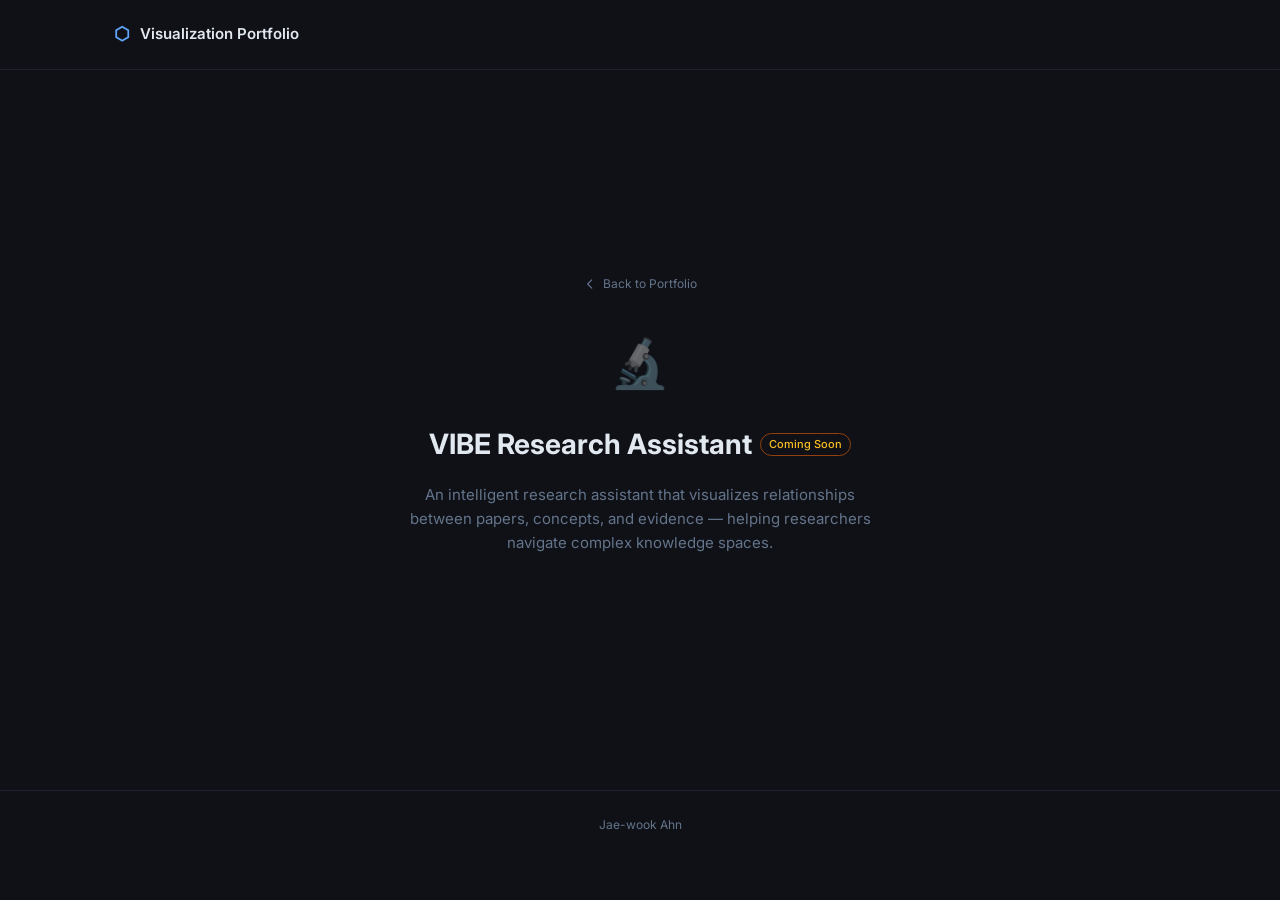
==== projects/vibe-research/index.html @ 56d5a801 "init Visual Dialog portfolio" ====
<!DOCTYPE html>
<html lang="en">
<head>
  <meta charset="UTF-8" />
  <meta name="viewport" content="width=device-width, initial-scale=1.0" />
  <title>VIBE Research Assistant — Visualization Portfolio</title>
  <link rel="preconnect" href="https://fonts.googleapis.com" />
  <link rel="preconnect" href="https://fonts.gstatic.com" crossorigin />
  <link href="https://fonts.googleapis.com/css2?family=Inter:wght@400;500;600;700&display=swap" rel="stylesheet" />
  <link rel="stylesheet" href="../../assets/css/style.css" />
</head>
<body>

<header class="site-header">
  <div class="container inner">
    <a href="../../" class="logo">
      <span class="logo-hex">⬡</span>
      Visualization Portfolio
    </a>
  </div>
</header>

<main class="container">
  <div class="coming-soon-page">
    <div class="coming-soon-inner">
      <a href="../../" class="back-link" style="justify-content:center;margin-bottom:32px;">
        <svg width="14" height="14" fill="none" stroke="currentColor" viewBox="0 0 24 24">
          <path stroke-linecap="round" stroke-linejoin="round" stroke-width="2" d="M15 19l-7-7 7-7"/>
        </svg>
        Back to Portfolio
      </a>
      <div class="coming-soon-icon">🔬</div>
      <div style="display:flex;align-items:center;justify-content:center;gap:8px;margin-bottom:16px;">
        <h1 class="coming-soon-title" style="margin-bottom:0;">VIBE Research Assistant</h1>
        <span class="badge badge-amber">Coming Soon</span>
      </div>
      <p class="coming-soon-desc">
        An intelligent research assistant that visualizes relationships between papers, concepts, and evidence — helping researchers navigate complex knowledge spaces.
      </p>
    </div>
  </div>
</main>

<footer class="site-footer">
  <div class="container">Jae-wook Ahn</div>
</footer>

</body>
</html>
---- assets/css/style.css ----
:root {
  --bg: #0f1117;
  --bg-card: #1a1f2e;
  --border: #1e2130;
  --border-hover: #2d3550;
  --text: #e2e8f0;
  --muted: #64748b;
  --blue: #60a5fa;
  --green: #4ade80;
  --cyan: #22d3ee;
}

* { box-sizing: border-box; margin: 0; padding: 0; }

body {
  background: var(--bg);
  color: var(--text);
  font-family: 'Inter', sans-serif;
  line-height: 1.6;
  min-height: 100vh;
}

a { color: inherit; text-decoration: none; }

.badge {
  display: inline-block;
  font-size: 11px;
  font-weight: 500;
  padding: 2px 8px;
  border-radius: 9999px;
  border: 1px solid var(--border-hover);
  color: var(--muted);
  background: transparent;
}

.badge-blue  { border-color: #1d4ed8; color: var(--blue); }
.badge-green { border-color: #166534; color: var(--green); }
.badge-amber { border-color: #92400e; color: #fbbf24; }

.btn {
  display: inline-flex;
  align-items: center;
  gap: 6px;
  font-size: 13px;
  font-weight: 500;
  padding: 8px 16px;
  border-radius: 8px;
  border: 1px solid var(--border-hover);
  color: var(--text);
  background: var(--bg-card);
  cursor: pointer;
  transition: border-color 0.15s, color 0.15s;
}
.btn:hover { border-color: var(--blue); color: var(--blue); }
.btn-primary {
  background: var(--blue);
  border-color: var(--blue);
  color: #0f1117;
}
.btn-primary:hover { background: #93c5fd; border-color: #93c5fd; color: #0f1117; }

/* Layout */
.container { max-width: 1100px; margin: 0 auto; padding: 0 24px; }

header.site-header {
  border-bottom: 1px solid var(--border);
  padding: 20px 0;
}
.site-header .inner {
  display: flex;
  align-items: center;
  justify-content: space-between;
}
.logo {
  display: flex;
  align-items: center;
  gap: 10px;
  font-size: 15px;
  font-weight: 600;
  color: var(--text);
}
.logo-hex { color: var(--blue); font-size: 18px; }
.logo-sub { font-size: 12px; font-weight: 400; color: var(--muted); margin-left: 2px; }

/* Landing cards */
.projects-grid {
  display: grid;
  grid-template-columns: repeat(3, 1fr);
  gap: 20px;
  padding: 48px 0 64px;
}
@media (max-width: 800px) {
  .projects-grid { grid-template-columns: 1fr; }
}

.project-card {
  background: var(--bg-card);
  border: 1px solid var(--border);
  border-radius: 12px;
  overflow: hidden;
  transition: border-color 0.15s, transform 0.15s;
  display: flex;
  flex-direction: column;
}
.project-card:hover { border-color: var(--border-hover); transform: translateY(-2px); }
.project-card.active:hover { border-color: var(--blue); }

.card-thumb {
  width: 100%;
  aspect-ratio: 16/9;
  background: #111827;
  display: flex;
  align-items: center;
  justify-content: center;
  color: var(--muted);
  font-size: 13px;
  border-bottom: 1px solid var(--border);
  overflow: hidden;
  position: relative;
}
.card-thumb-placeholder {
  display: flex;
  flex-direction: column;
  align-items: center;
  gap: 8px;
}
.card-thumb-icon { font-size: 28px; opacity: 0.3; }

.card-body {
  padding: 18px;
  flex: 1;
  display: flex;
  flex-direction: column;
  gap: 10px;
}
.card-title {
  font-size: 15px;
  font-weight: 600;
  color: var(--text);
}
.card-desc {
  font-size: 13px;
  color: var(--muted);
  line-height: 1.55;
  flex: 1;
}
.card-footer {
  display: flex;
  align-items: center;
  justify-content: space-between;
  margin-top: 4px;
}
.card-link {
  font-size: 12px;
  font-weight: 500;
  color: var(--blue);
  display: flex;
  align-items: center;
  gap: 4px;
  transition: gap 0.15s;
}
.project-card.active:hover .card-link { gap: 8px; }
.card-coming-soon {
  font-size: 12px;
  color: var(--muted);
  font-style: italic;
}

/* Project page */
.project-hero {
  padding: 56px 0 40px;
  border-bottom: 1px solid var(--border);
}
.back-link {
  display: inline-flex;
  align-items: center;
  gap: 6px;
  font-size: 12px;
  color: var(--muted);
  margin-bottom: 28px;
  transition: color 0.15s;
}
.back-link:hover { color: var(--text); }

.hero-title {
  font-size: 32px;
  font-weight: 700;
  letter-spacing: -0.5px;
  margin-bottom: 12px;
  line-height: 1.2;
}
.hero-title span { color: var(--blue); }

.hero-desc {
  font-size: 16px;
  color: var(--muted);
  max-width: 580px;
  margin-bottom: 20px;
}
.hero-tags {
  display: flex;
  flex-wrap: wrap;
  gap: 6px;
  margin-bottom: 24px;
}
.hero-actions { display: flex; gap: 10px; }

/* Sections */
.section { padding: 48px 0; border-bottom: 1px solid var(--border); }
.section:last-child { border-bottom: none; }
.section-label {
  font-size: 11px;
  font-weight: 600;
  letter-spacing: 0.1em;
  text-transform: uppercase;
  color: var(--blue);
  margin-bottom: 8px;
}
.section-title {
  font-size: 22px;
  font-weight: 600;
  margin-bottom: 8px;
}
.section-sub {
  font-size: 14px;
  color: var(--muted);
  margin-bottom: 32px;
}

/* Video */
.video-wrapper {
  position: relative;
  width: 100%;
  aspect-ratio: 16/9;
  background: #111827;
  border-radius: 12px;
  border: 1px solid var(--border);
  overflow: hidden;
}
.video-wrapper iframe {
  position: absolute;
  inset: 0;
  width: 100%;
  height: 100%;
  border: none;
}
.video-placeholder {
  position: absolute;
  inset: 0;
  display: flex;
  flex-direction: column;
  align-items: center;
  justify-content: center;
  gap: 12px;
  color: var(--muted);
}
.video-play-icon {
  width: 56px;
  height: 56px;
  border-radius: 50%;
  border: 2px solid var(--border-hover);
  display: flex;
  align-items: center;
  justify-content: center;
  font-size: 20px;
  color: var(--text);
}

/* Features grid */
.features-grid {
  display: grid;
  grid-template-columns: repeat(3, 1fr);
  gap: 16px;
}
@media (max-width: 700px) {
  .features-grid { grid-template-columns: 1fr; }
}
@media (min-width: 701px) and (max-width: 900px) {
  .features-grid { grid-template-columns: repeat(2, 1fr); }
}

.feature-card {
  background: var(--bg-card);
  border: 1px solid var(--border);
  border-radius: 10px;
  padding: 18px;
}
.feature-icon {
  font-size: 20px;
  margin-bottom: 10px;
}
.feature-title {
  font-size: 14px;
  font-weight: 600;
  margin-bottom: 6px;
}
.feature-desc {
  font-size: 13px;
  color: var(--muted);
  line-height: 1.55;
}

/* Screenshots */
.screenshots { display: flex; flex-direction: column; gap: 32px; }
.screenshot-item {}
.screenshot-placeholder {
  width: 100%;
  aspect-ratio: 16/9;
  background: #111827;
  border: 1px solid var(--border);
  border-radius: 10px;
  display: flex;
  align-items: center;
  justify-content: center;
  color: var(--muted);
  font-size: 13px;
  margin-bottom: 10px;
}
.screenshot-caption {
  font-size: 13px;
  color: var(--muted);
  text-align: center;
}

/* Tech stack */
.tech-badges { display: flex; flex-wrap: wrap; gap: 8px; }
.tech-badge {
  font-size: 12px;
  font-weight: 500;
  padding: 4px 12px;
  border-radius: 6px;
  background: var(--bg-card);
  border: 1px solid var(--border-hover);
  color: var(--text);
}

/* Coming soon page */
.coming-soon-page {
  min-height: 80vh;
  display: flex;
  align-items: center;
  justify-content: center;
}
.coming-soon-inner {
  text-align: center;
  max-width: 480px;
}
.coming-soon-icon {
  font-size: 48px;
  margin-bottom: 20px;
  opacity: 0.4;
}
.coming-soon-title {
  font-size: 28px;
  font-weight: 700;
  margin-bottom: 12px;
}
.coming-soon-desc {
  font-size: 15px;
  color: var(--muted);
  margin-bottom: 32px;
}

/* Footer */
.site-footer {
  border-top: 1px solid var(--border);
  padding: 24px 0;
  text-align: center;
  font-size: 12px;
  color: var(--muted);
}
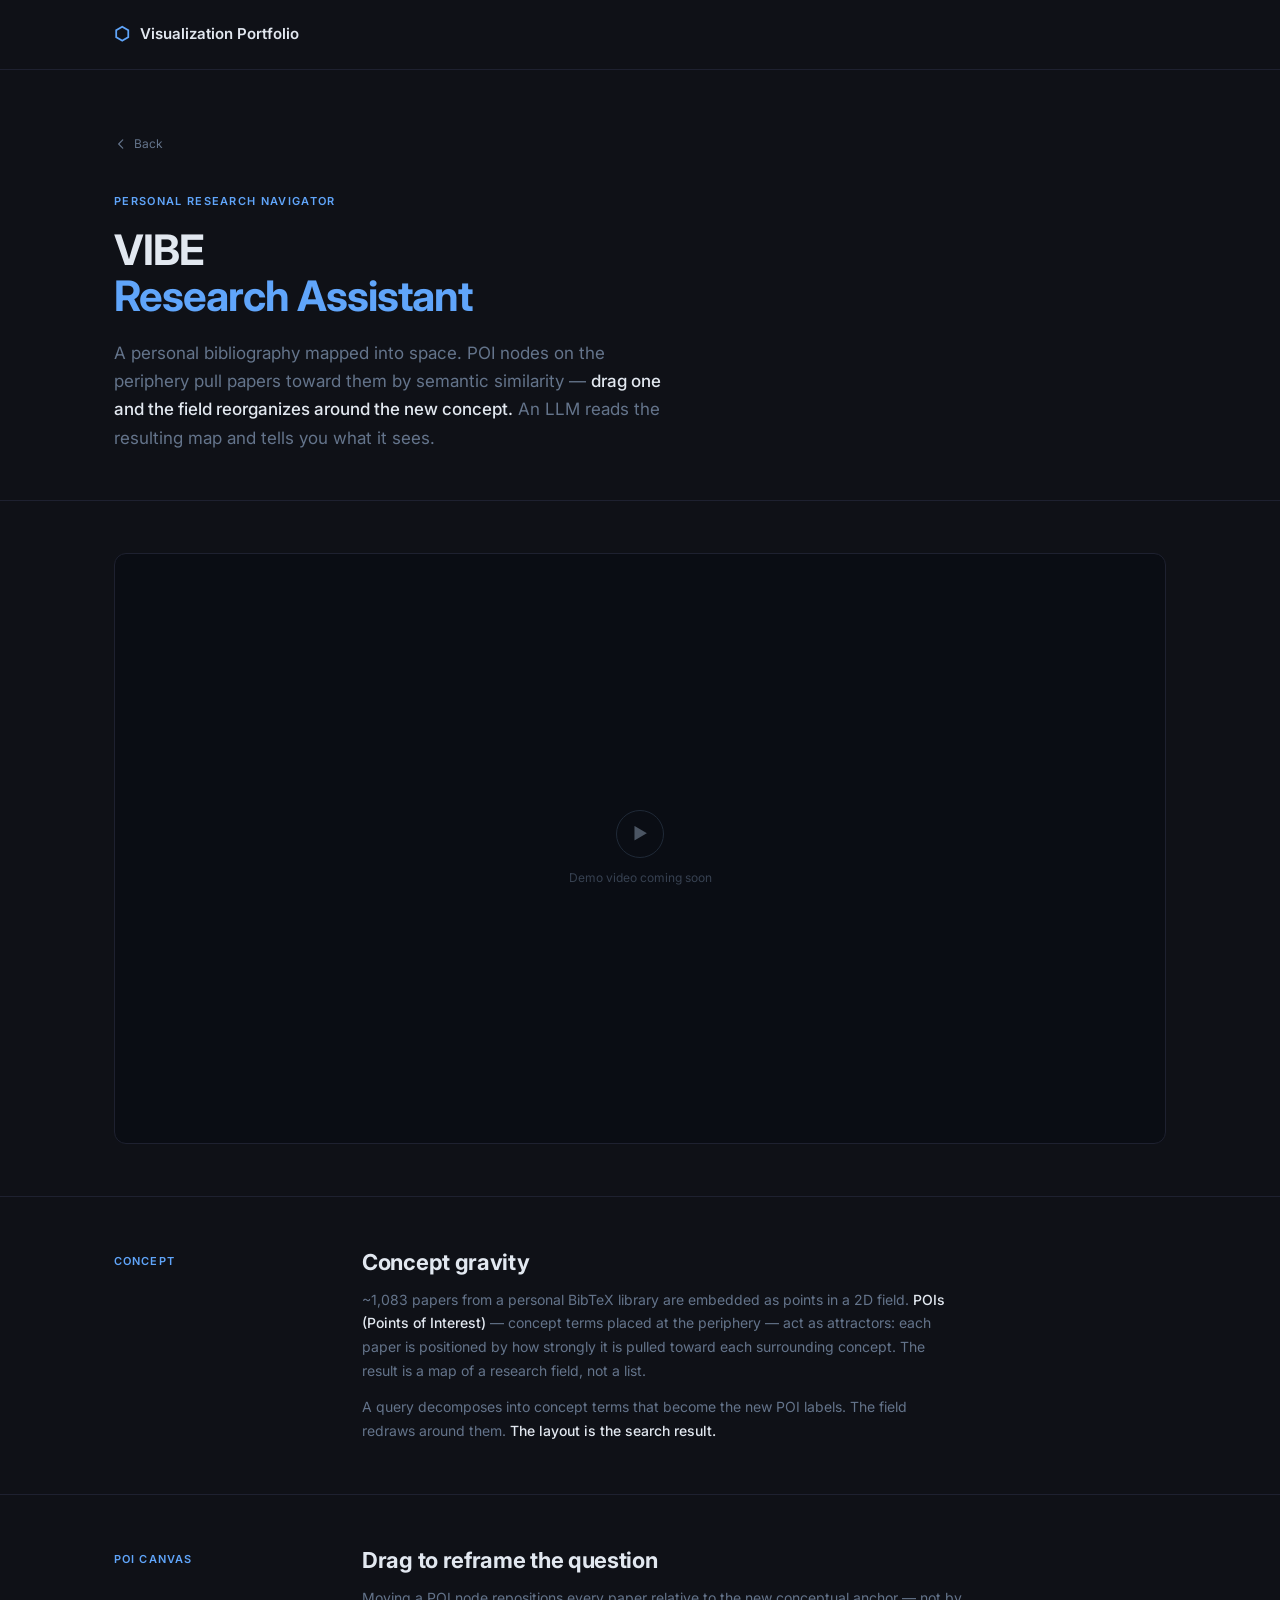
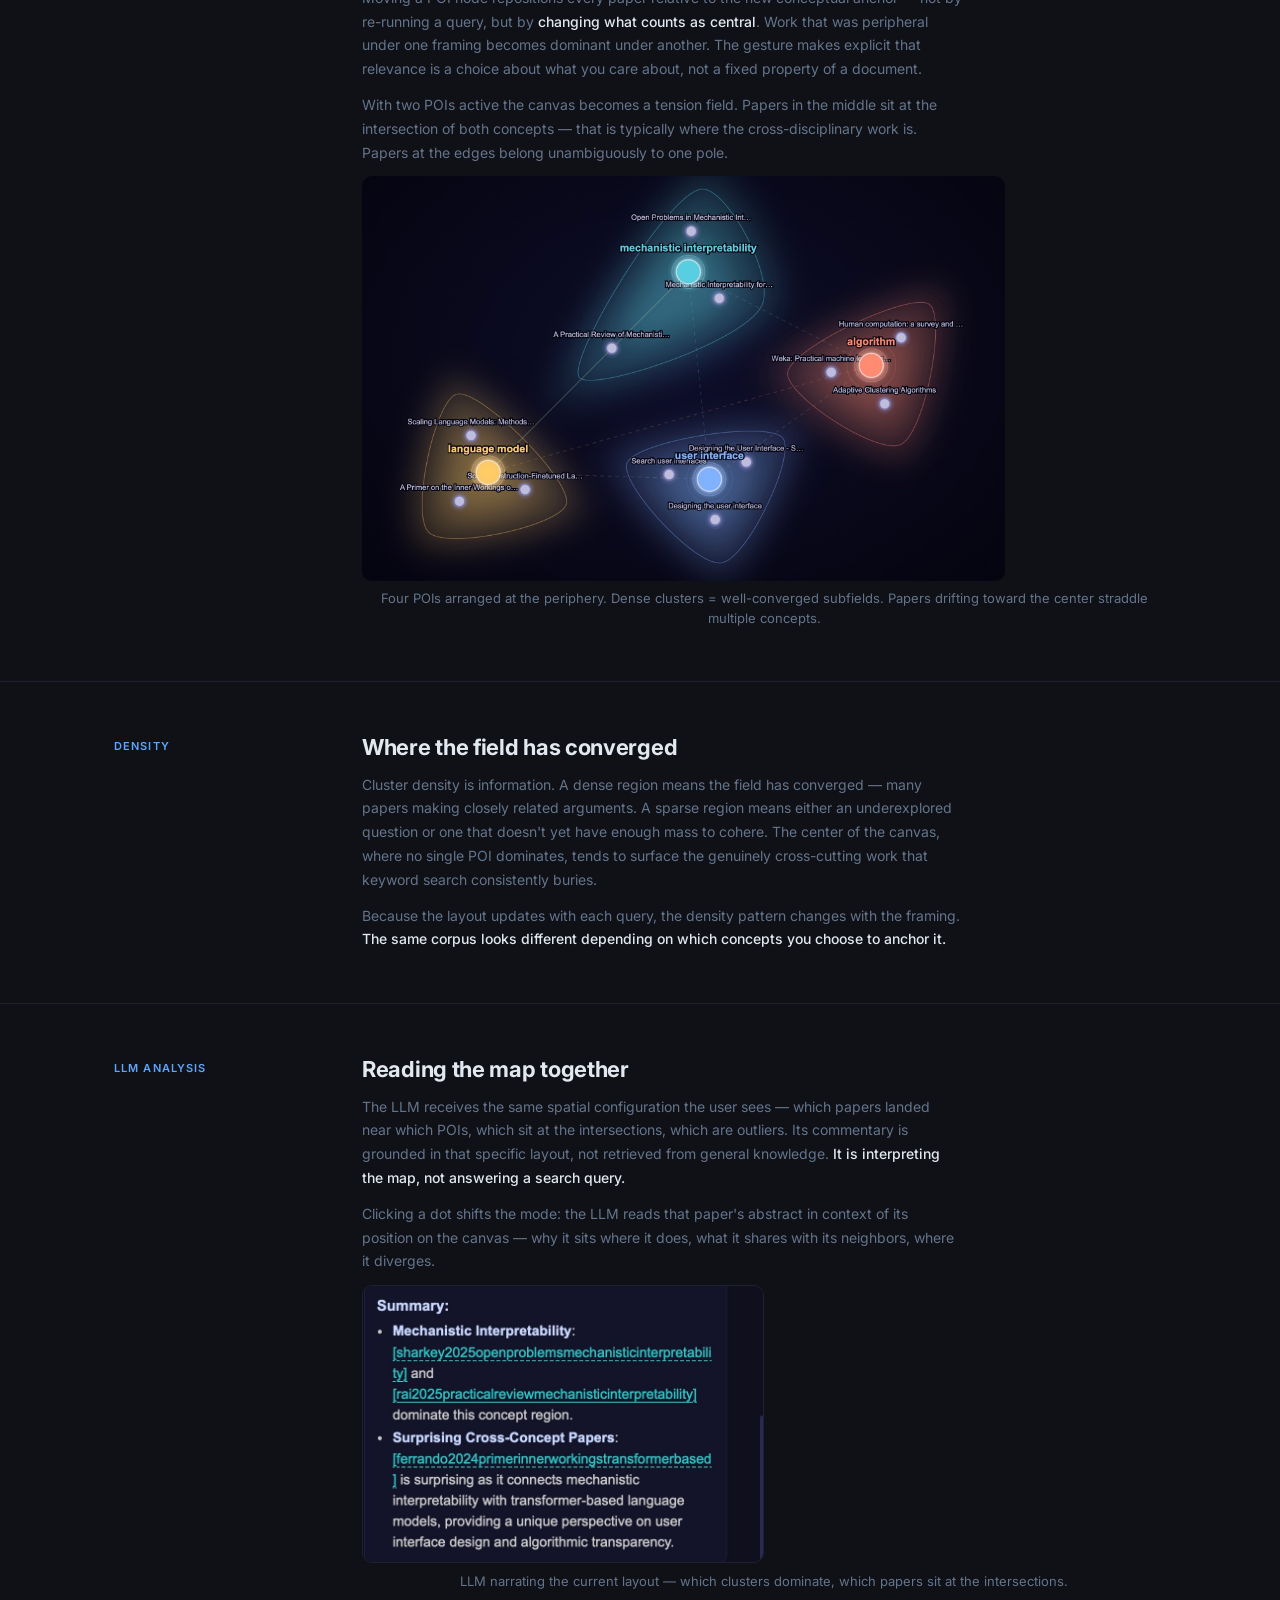
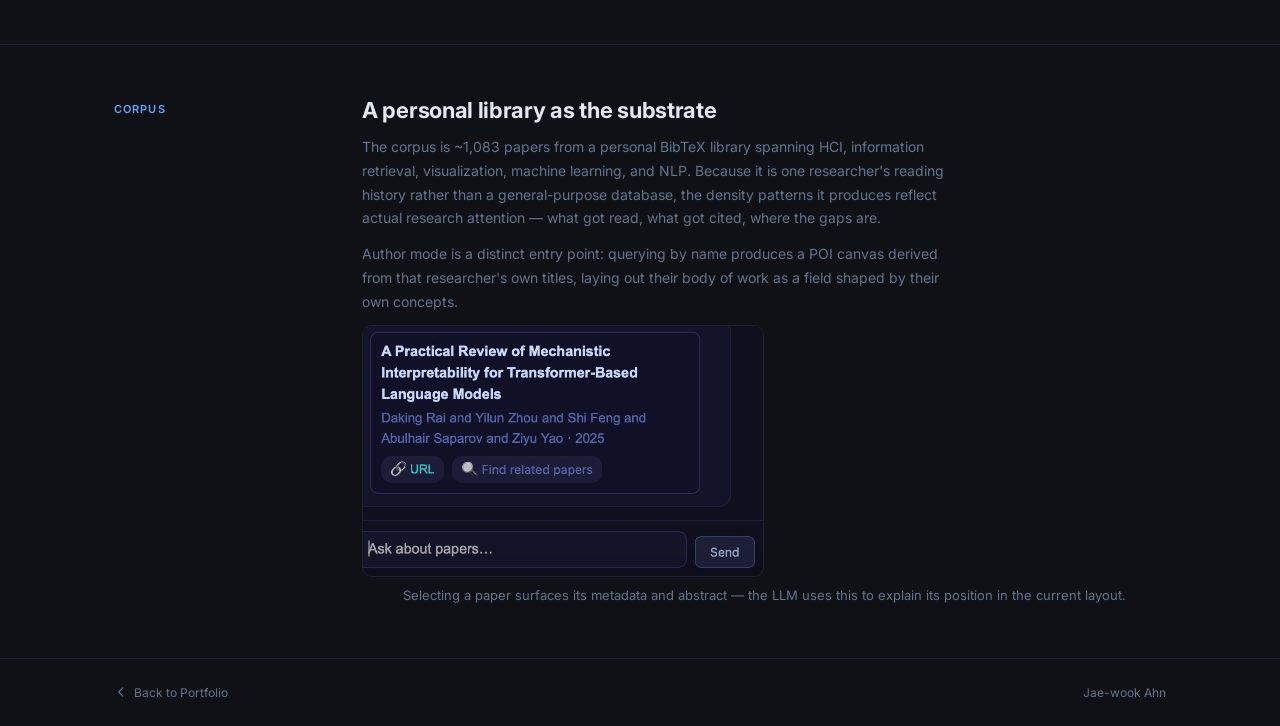
==== commit 90b96c2b: "add VIBE Research Assistant portfolio page Co-Authored-By: Claude Sonnet 4.6 <noreply@anthropic.com>" ====
--- a/projects/vibe-research/index.html
+++ b/projects/vibe-research/index.html
@@ -8,6 +8,261 @@
   <link rel="preconnect" href="https://fonts.gstatic.com" crossorigin />
   <link href="https://fonts.googleapis.com/css2?family=Inter:wght@400;500;600;700&display=swap" rel="stylesheet" />
   <link rel="stylesheet" href="../../assets/css/style.css" />
+  <style>
+    body { font-size: 15px; }
+
+    .project-hero { padding: 64px 0 48px; border-bottom: 1px solid var(--border); }
+    .back-link { margin-bottom: 40px; }
+
+    .hero-eyebrow {
+      font-size: 11px;
+      font-weight: 600;
+      letter-spacing: 0.12em;
+      text-transform: uppercase;
+      color: var(--blue);
+      margin-bottom: 16px;
+    }
+    .hero-title {
+      font-size: 42px;
+      font-weight: 700;
+      letter-spacing: -1px;
+      line-height: 1.1;
+      margin-bottom: 20px;
+    }
+    .hero-title em { font-style: normal; color: var(--blue); }
+    .hero-lede {
+      font-size: 17px;
+      line-height: 1.65;
+      color: var(--muted);
+      max-width: 560px;
+    }
+    .hero-lede strong { color: var(--text); font-weight: 500; }
+
+    /* Two-column editorial layout */
+    .editorial {
+      display: grid;
+      grid-template-columns: 200px 1fr;
+      gap: 0 48px;
+      align-items: start;
+    }
+    @media (max-width: 680px) {
+      .editorial { grid-template-columns: 1fr; }
+    }
+    .editorial-label {
+      font-size: 11px;
+      font-weight: 600;
+      letter-spacing: 0.1em;
+      text-transform: uppercase;
+      color: var(--blue);
+      padding-top: 4px;
+      position: sticky;
+      top: 24px;
+    }
+    .editorial-body h2 {
+      font-size: 22px;
+      font-weight: 700;
+      letter-spacing: -0.3px;
+      margin-bottom: 12px;
+      line-height: 1.2;
+    }
+    .editorial-body p {
+      font-size: 14px;
+      color: var(--muted);
+      line-height: 1.7;
+      max-width: 600px;
+      margin-bottom: 12px;
+    }
+    .editorial-body p:last-child { margin-bottom: 0; }
+    .editorial-body strong { color: var(--text); font-weight: 500; }
+
+    .section { padding: 52px 0; border-bottom: 1px solid var(--border); }
+    .section:last-child { border-bottom: none; }
+
+    /* Video */
+    .video-wrapper {
+      position: relative;
+      width: 100%;
+      aspect-ratio: 16/9;
+      background: #0a0d14;
+      border-radius: 12px;
+      border: 1px solid var(--border);
+      overflow: hidden;
+    }
+    .video-wrapper iframe { position: absolute; inset: 0; width: 100%; height: 100%; border: none; }
+    .video-placeholder {
+      position: absolute; inset: 0;
+      display: flex; flex-direction: column;
+      align-items: center; justify-content: center; gap: 10px;
+      color: #374151;
+    }
+    .video-play {
+      width: 48px; height: 48px; border-radius: 50%;
+      border: 1px solid #1f2937;
+      display: flex; align-items: center; justify-content: center;
+      font-size: 16px; color: #4b5563;
+    }
+
+    /* ── VIBE Canvas mock ────────────────────────────────────────────── */
+    .vibe-mock {
+      margin-top: 24px;
+      width: 100%;
+      aspect-ratio: 16/9;
+      background: #080c14;
+      border: 1px solid var(--border);
+      border-radius: 10px;
+      position: relative;
+      overflow: hidden;
+    }
+    .vibe-mock::before {
+      content: '';
+      position: absolute;
+      inset: 0;
+      background: radial-gradient(ellipse 55% 45% at 50% 50%,
+        rgba(96,165,250,0.04) 0%, transparent 70%);
+      pointer-events: none;
+    }
+
+    /* POI labels */
+    .poi {
+      position: absolute;
+      font-size: 10px;
+      font-weight: 600;
+      letter-spacing: 0.07em;
+      text-transform: uppercase;
+      color: var(--blue);
+      background: rgba(15,17,23,0.85);
+      border: 1px solid rgba(96,165,250,0.35);
+      border-radius: 20px;
+      padding: 3px 10px;
+      white-space: nowrap;
+      cursor: grab;
+    }
+    .poi::after {
+      content: '⠿';
+      font-size: 9px;
+      color: rgba(96,165,250,0.4);
+      margin-left: 5px;
+    }
+
+    /* Gravity lines */
+    .vibe-lines {
+      position: absolute;
+      inset: 0;
+      pointer-events: none;
+    }
+
+    /* Paper dots */
+    .dot {
+      position: absolute;
+      border-radius: 50%;
+      transform: translate(-50%, -50%);
+      cursor: pointer;
+    }
+    .dot.active {
+      box-shadow: 0 0 0 3px rgba(96,165,250,0.25);
+    }
+
+    /* Tooltip */
+    .detail-chip {
+      position: absolute;
+      bottom: 14px;
+      left: 50%;
+      transform: translateX(-50%);
+      background: rgba(26,31,46,0.95);
+      border: 1px solid rgba(96,165,250,0.3);
+      border-radius: 8px;
+      padding: 8px 14px;
+      font-size: 10px;
+      color: var(--muted);
+      white-space: nowrap;
+      max-width: 80%;
+    }
+    .detail-chip span { color: var(--blue); font-weight: 600; }
+
+    /* ── Pipeline ────────────────────────────────────────────────────── */
+    .pipeline {
+      display: flex;
+      align-items: center;
+      flex-wrap: wrap;
+      gap: 6px;
+      margin-top: 20px;
+    }
+    .pipeline-node {
+      font-size: 12px;
+      font-weight: 500;
+      padding: 5px 12px;
+      border: 1px solid var(--border);
+      border-radius: 20px;
+      color: var(--text);
+      background: var(--bg-card);
+    }
+    .pipeline-node.active {
+      border-color: rgba(96,165,250,0.4);
+      color: var(--blue);
+    }
+    .pipeline-sep { color: var(--border-hover); font-size: 13px; }
+
+    /* ── LLM analysis mock ───────────────────────────────────────────── */
+    .analysis-mock {
+      margin-top: 24px;
+      background: #0d1117;
+      border: 1px solid var(--border);
+      border-radius: 10px;
+      overflow: hidden;
+    }
+    .analysis-header {
+      padding: 10px 16px;
+      border-bottom: 1px solid var(--border);
+      display: flex;
+      align-items: center;
+      gap: 8px;
+    }
+    .analysis-dot { width: 7px; height: 7px; border-radius: 50%; background: var(--green); }
+    .analysis-label { font-size: 10px; font-weight: 600; letter-spacing: 0.08em; text-transform: uppercase; color: var(--green); }
+    .analysis-query { font-size: 10px; color: var(--muted); margin-left: auto; }
+    .analysis-body { padding: 14px 16px; font-size: 12px; color: var(--muted); line-height: 1.7; }
+    .analysis-body strong { color: var(--text); font-weight: 500; }
+    .analysis-body .tag {
+      display: inline-block;
+      font-size: 10px;
+      font-weight: 600;
+      padding: 1px 7px;
+      border-radius: 10px;
+      border: 1px solid rgba(96,165,250,0.3);
+      color: var(--blue);
+      margin: 0 2px;
+    }
+    .analysis-cursor {
+      display: inline-block;
+      width: 1px;
+      height: 11px;
+      background: var(--blue);
+      vertical-align: middle;
+      animation: blink 1s step-end infinite;
+    }
+    @keyframes blink { 50% { opacity: 0; } }
+
+    /* ── Feature grid ────────────────────────────────────────────────── */
+    .feat-grid {
+      display: grid;
+      grid-template-columns: repeat(2, 1fr);
+      gap: 12px;
+      margin-top: 20px;
+    }
+    @media (max-width: 500px) { .feat-grid { grid-template-columns: 1fr; } }
+    .feat-item { border-top: 1px solid var(--border); padding-top: 12px; }
+    .feat-name {
+      font-size: 11px;
+      font-weight: 600;
+      letter-spacing: 0.06em;
+      text-transform: uppercase;
+      color: var(--green);
+      margin-bottom: 4px;
+    }
+    .feat-desc { font-size: 12px; color: var(--muted); line-height: 1.55; }
+
+    .site-footer { border-top: 1px solid var(--border); padding: 24px 0; }
+  </style>
 </head>
 <body>
 
@@ -20,29 +275,138 @@
   </div>
 </header>
 
-<main class="container">
-  <div class="coming-soon-page">
-    <div class="coming-soon-inner">
-      <a href="../../" class="back-link" style="justify-content:center;margin-bottom:32px;">
+<main>
+
+  <!-- Hero -->
+  <div class="project-hero">
+    <div class="container">
+      <a href="../../" class="back-link">
         <svg width="14" height="14" fill="none" stroke="currentColor" viewBox="0 0 24 24">
           <path stroke-linecap="round" stroke-linejoin="round" stroke-width="2" d="M15 19l-7-7 7-7"/>
         </svg>
-        Back to Portfolio
+        Back
       </a>
-      <div class="coming-soon-icon">🔬</div>
-      <div style="display:flex;align-items:center;justify-content:center;gap:8px;margin-bottom:16px;">
-        <h1 class="coming-soon-title" style="margin-bottom:0;">VIBE Research Assistant</h1>
-        <span class="badge badge-amber">Coming Soon</span>
-      </div>
-      <p class="coming-soon-desc">
-        An intelligent research assistant that visualizes relationships between papers, concepts, and evidence — helping researchers navigate complex knowledge spaces.
+      <div class="hero-eyebrow">Personal Research Navigator</div>
+      <h1 class="hero-title">VIBE<br><em>Research Assistant</em></h1>
+      <p class="hero-lede">
+        A personal bibliography mapped into space. POI nodes on the periphery pull papers toward them by semantic similarity — <strong>drag one and the field reorganizes around the new concept.</strong> An LLM reads the resulting map and tells you what it sees.
       </p>
     </div>
   </div>
+
+  <!-- Demo -->
+  <div class="section">
+    <div class="container">
+      <div class="video-wrapper">
+        <!-- <iframe src="https://www.youtube.com/embed/VIDEO_ID" allowfullscreen></iframe> -->
+        <div class="video-placeholder">
+          <div class="video-play">▶</div>
+          <span style="font-size:12px;">Demo video coming soon</span>
+        </div>
+      </div>
+    </div>
+  </div>
+
+  <!-- Concept -->
+  <div class="section">
+    <div class="container">
+      <div class="editorial">
+        <div class="editorial-label">Concept</div>
+        <div class="editorial-body">
+          <h2>Concept gravity</h2>
+          <p>~1,083 papers from a personal BibTeX library are embedded as points in a 2D field. <strong>POIs (Points of Interest)</strong> — concept terms placed at the periphery — act as attractors: each paper is positioned by how strongly it is pulled toward each surrounding concept. The result is a map of a research field, not a list.</p>
+          <p>A query decomposes into concept terms that become the new POI labels. The field redraws around them. <strong>The layout is the search result.</strong></p>
+        </div>
+      </div>
+    </div>
+  </div>
+
+  <!-- POI Canvas -->
+  <div class="section">
+    <div class="container">
+      <div class="editorial">
+        <div class="editorial-label">POI Canvas</div>
+        <div class="editorial-body">
+          <h2>Drag to reframe the question</h2>
+          <p>Moving a POI node repositions every paper relative to the new conceptual anchor — not by re-running a query, but by <strong>changing what counts as central</strong>. Work that was peripheral under one framing becomes dominant under another. The gesture makes explicit that relevance is a choice about what you care about, not a fixed property of a document.</p>
+          <p>With two POIs active the canvas becomes a tension field. Papers in the middle sit at the intersection of both concepts — that is typically where the cross-disciplinary work is. Papers at the edges belong unambiguously to one pole.</p>
+          <div class="screenshot-block">
+            <!-- <div class="screenshot-placeholder"> -->
+              <img src="../../assets/img/vibe-pois.jpg" style="width:80%;height:100%;object-fit:cover;border-radius:10px;">
+            <!-- </div> -->
+            <div class="screenshot-caption">Four POIs arranged at the periphery. Dense clusters = well-converged subfields. Papers drifting toward the center straddle multiple concepts.</div>
+          </div>
+        </div>
+      </div>
+    </div>
+  </div>
+
+  <!-- Density -->
+  <div class="section">
+    <div class="container">
+      <div class="editorial">
+        <div class="editorial-label">Density</div>
+        <div class="editorial-body">
+          <h2>Where the field has converged</h2>
+          <p>Cluster density is information. A dense region means the field has converged — many papers making closely related arguments. A sparse region means either an underexplored question or one that doesn't yet have enough mass to cohere. The center of the canvas, where no single POI dominates, tends to surface the genuinely cross-cutting work that keyword search consistently buries.</p>
+          <p>Because the layout updates with each query, the density pattern changes with the framing. <strong>The same corpus looks different depending on which concepts you choose to anchor it.</strong></p>
+        </div>
+      </div>
+    </div>
+  </div>
+
+  <!-- LLM Analysis -->
+  <div class="section">
+    <div class="container">
+      <div class="editorial">
+        <div class="editorial-label">LLM Analysis</div>
+        <div class="editorial-body">
+          <h2>Reading the map together</h2>
+          <p>The LLM receives the same spatial configuration the user sees — which papers landed near which POIs, which sit at the intersections, which are outliers. Its commentary is grounded in that specific layout, not retrieved from general knowledge. <strong>It is interpreting the map, not answering a search query.</strong></p>
+          <p>Clicking a dot shifts the mode: the LLM reads that paper's abstract in context of its position on the canvas — why it sits where it does, what it shares with its neighbors, where it diverges.</p>
+
+
+          <div class="screenshot-block">
+            <img src="../../assets/img/vibe-chat.jpg" style="width:50%;height:auto;display:block;border-radius:10px;border:1px solid var(--border);">
+            <div class="screenshot-caption" style="margin-top:8px;">LLM narrating the current layout — which clusters dominate, which papers sit at the intersections.</div>
+          </div>
+
+        </div>
+      </div>
+    </div>
+  </div>
+
+  <!-- Corpus -->
+  <div class="section">
+    <div class="container">
+      <div class="editorial">
+        <div class="editorial-label">Corpus</div>
+        <div class="editorial-body">
+          <h2>A personal library as the substrate</h2>
+          <p>The corpus is ~1,083 papers from a personal BibTeX library spanning HCI, information retrieval, visualization, machine learning, and NLP. Because it is one researcher's reading history rather than a general-purpose database, the density patterns it produces reflect actual research attention — what got read, what got cited, where the gaps are.</p>
+          <p>Author mode is a distinct entry point: querying by name produces a POI canvas derived from that researcher's own titles, laying out their body of work as a field shaped by their own concepts.</p>
+
+          <div class="screenshot-block">
+            <img src="../../assets/img/vibe-docinfo.jpg" style="width:50%;height:auto;display:block;border-radius:10px;border:1px solid var(--border);">
+            <div class="screenshot-caption" style="margin-top:8px;">Selecting a paper surfaces its metadata and abstract — the LLM uses this to explain its position in the current layout.</div>
+          </div>
+        </div>
+      </div>
+    </div>
+  </div>
+
 </main>
 
 <footer class="site-footer">
-  <div class="container">Jae-wook Ahn</div>
+  <div class="container" style="display:flex;align-items:center;justify-content:space-between;">
+    <a href="../../" class="back-link" style="margin-bottom:0;">
+      <svg width="14" height="14" fill="none" stroke="currentColor" viewBox="0 0 24 24">
+        <path stroke-linecap="round" stroke-linejoin="round" stroke-width="2" d="M15 19l-7-7 7-7"/>
+      </svg>
+      Back to Portfolio
+    </a>
+    <span style="font-size:12px;color:var(--muted);">Jae-wook Ahn</span>
+  </div>
 </footer>
 
 </body>
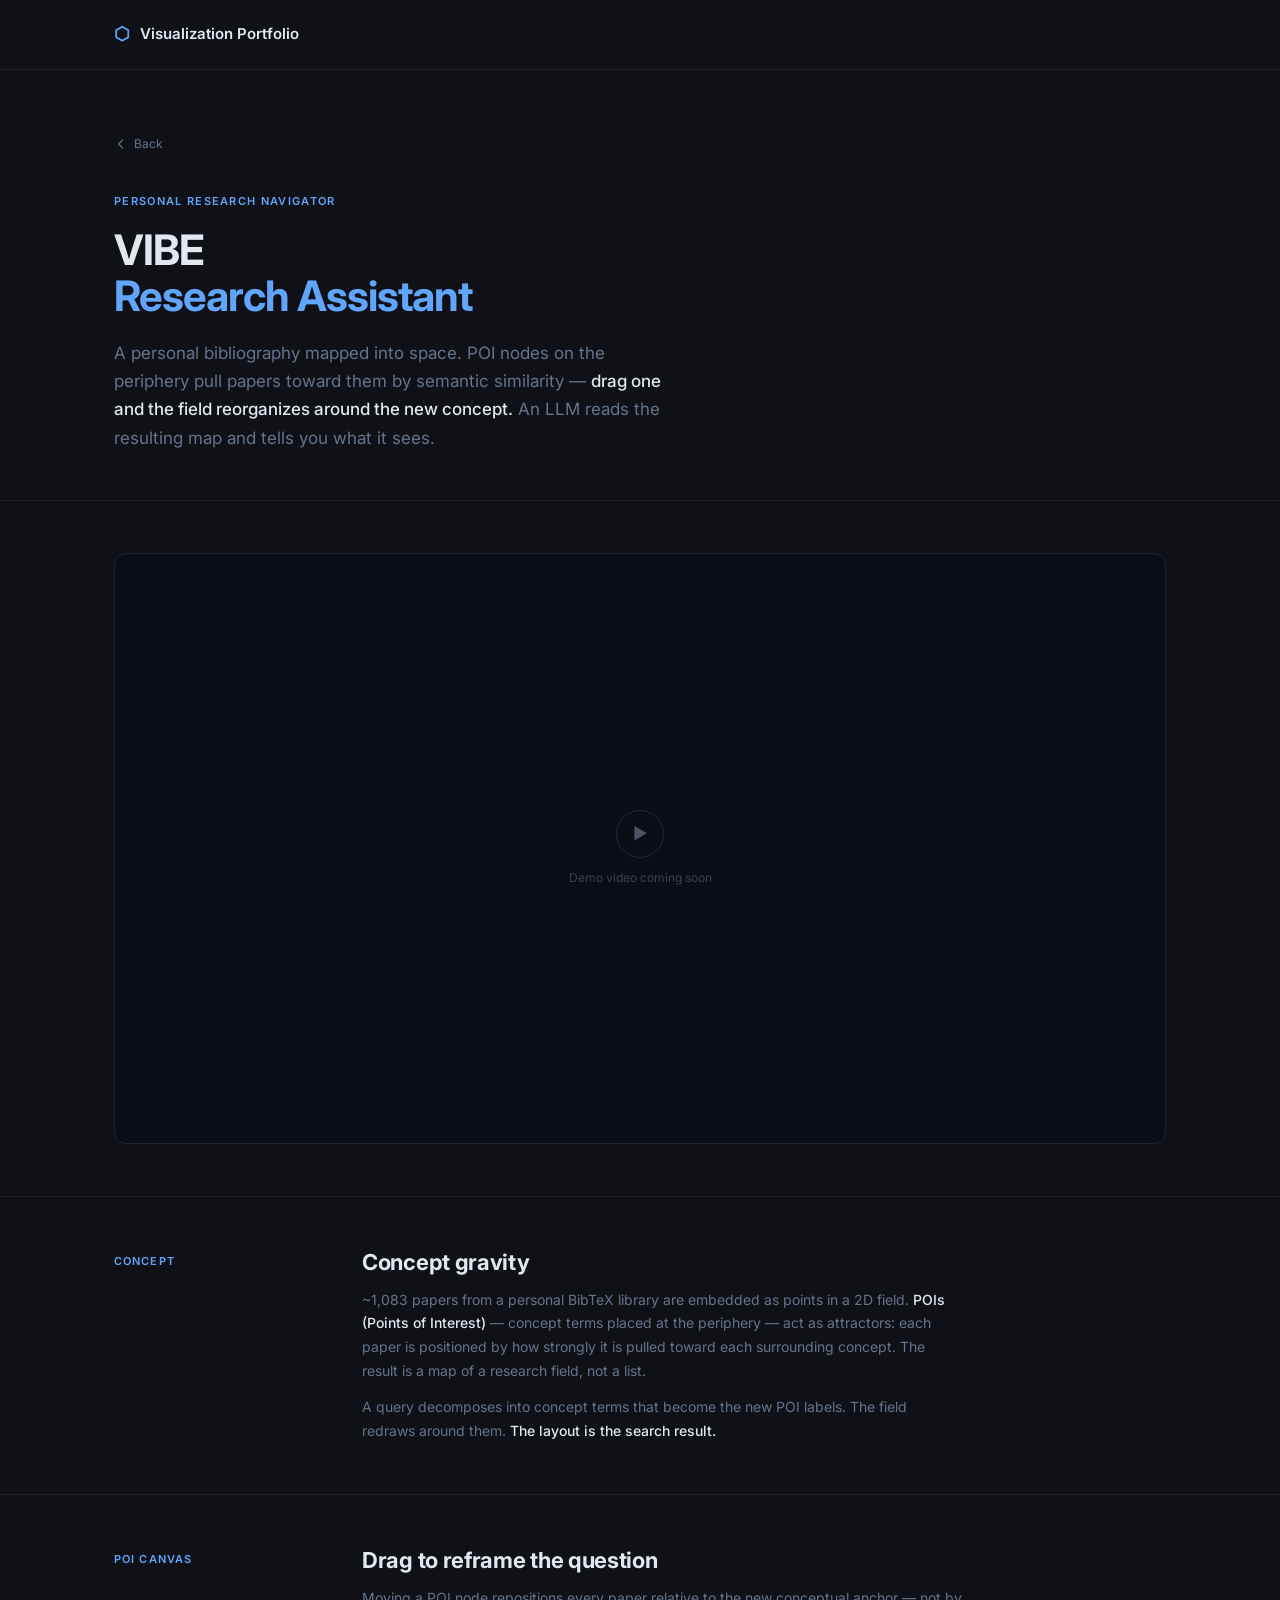
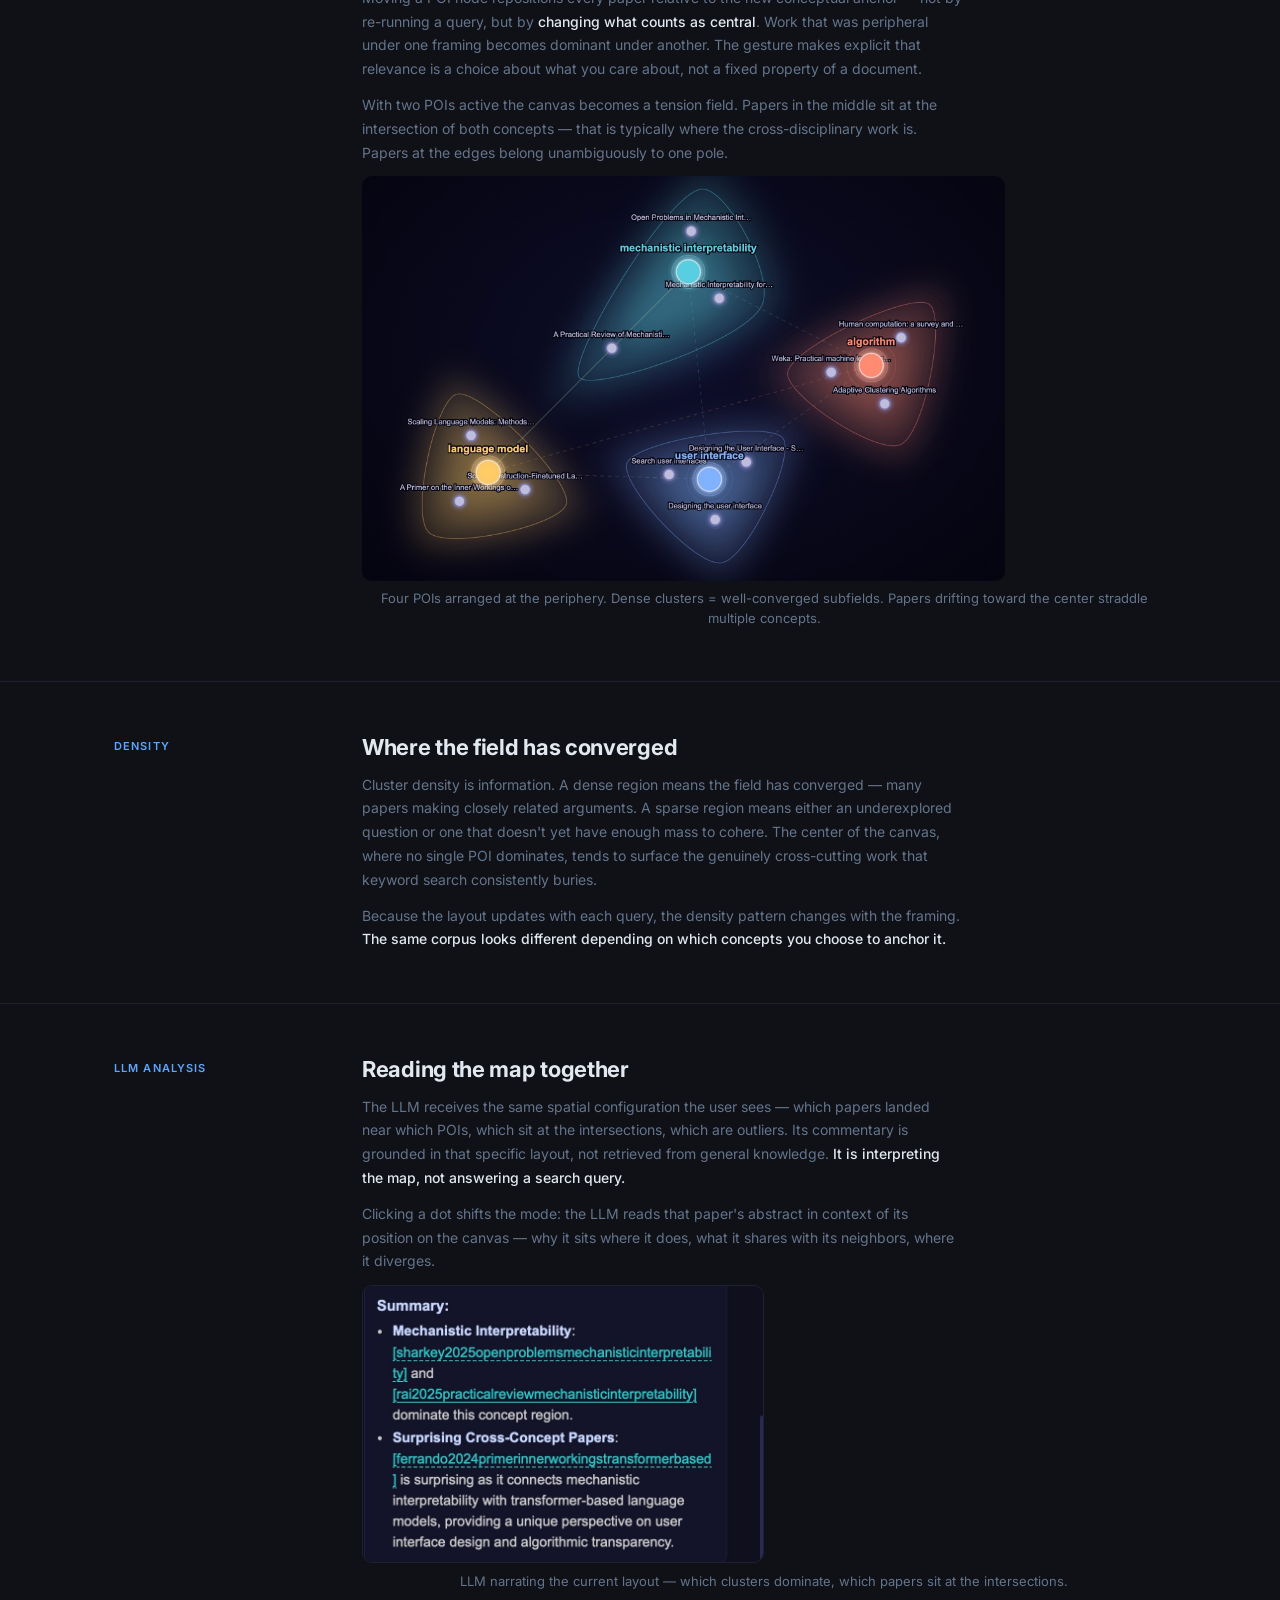
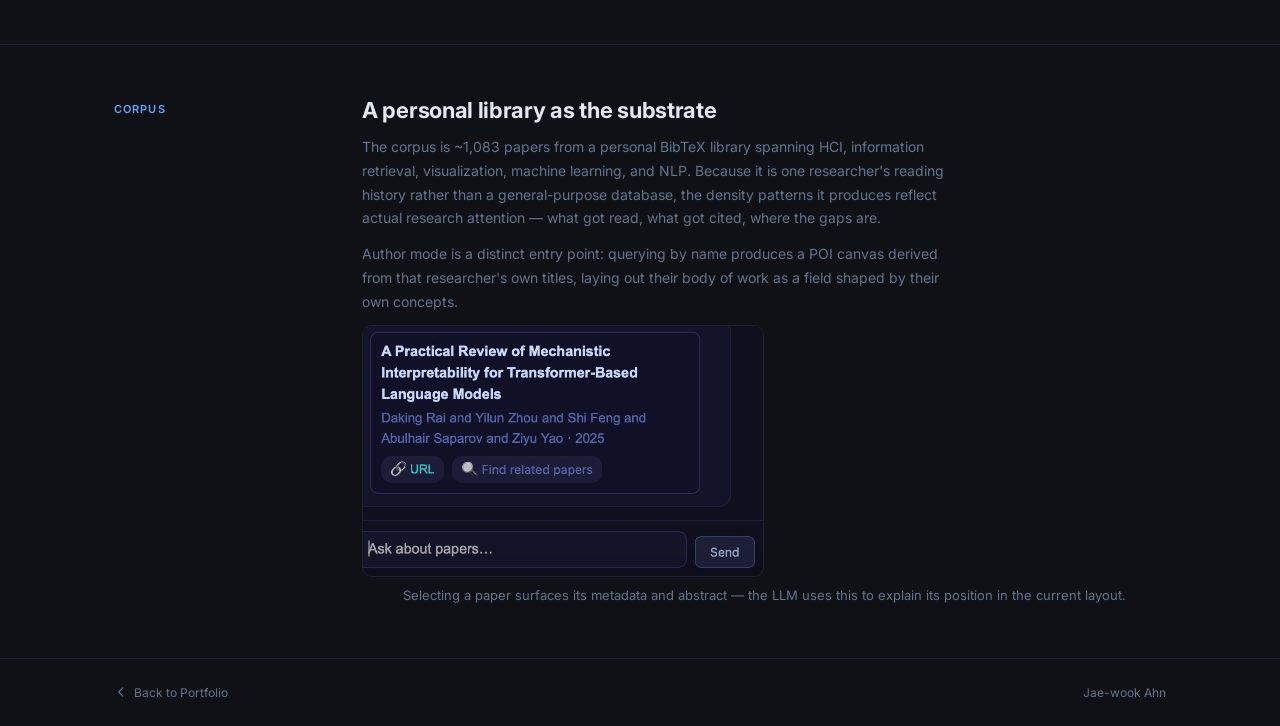
==== commit 8d142a99: "update projects" ====
--- a/projects/vibe-research/index.html
+++ b/projects/vibe-research/index.html
@@ -298,7 +298,7 @@
   <div class="section">
     <div class="container">
       <div class="video-wrapper">
-        <!-- <iframe src="https://www.youtube.com/embed/VIDEO_ID" allowfullscreen></iframe> -->
+        <iframe src="https://www.youtube.com/embed/9V27Gqbjiec" allowfullscreen></iframe>
         <div class="video-placeholder">
           <div class="video-play">▶</div>
           <span style="font-size:12px;">Demo video coming soon</span>
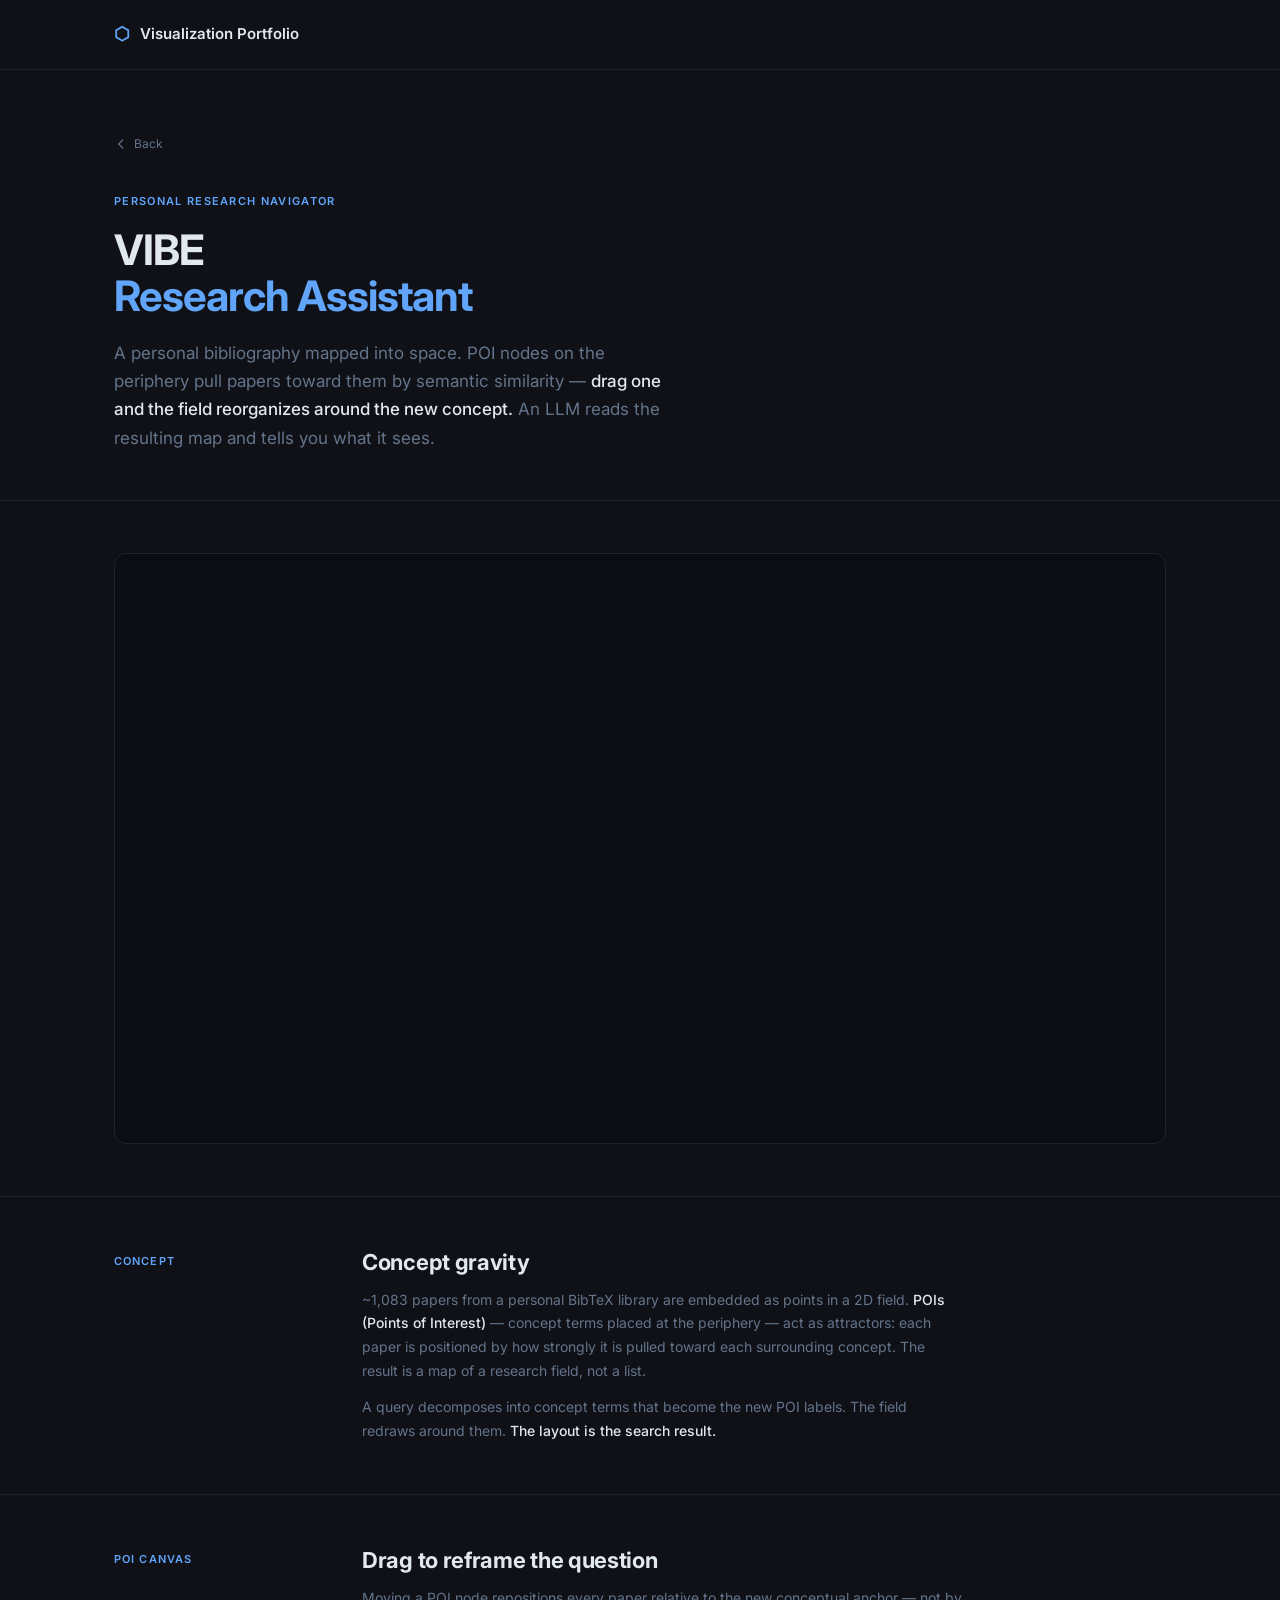
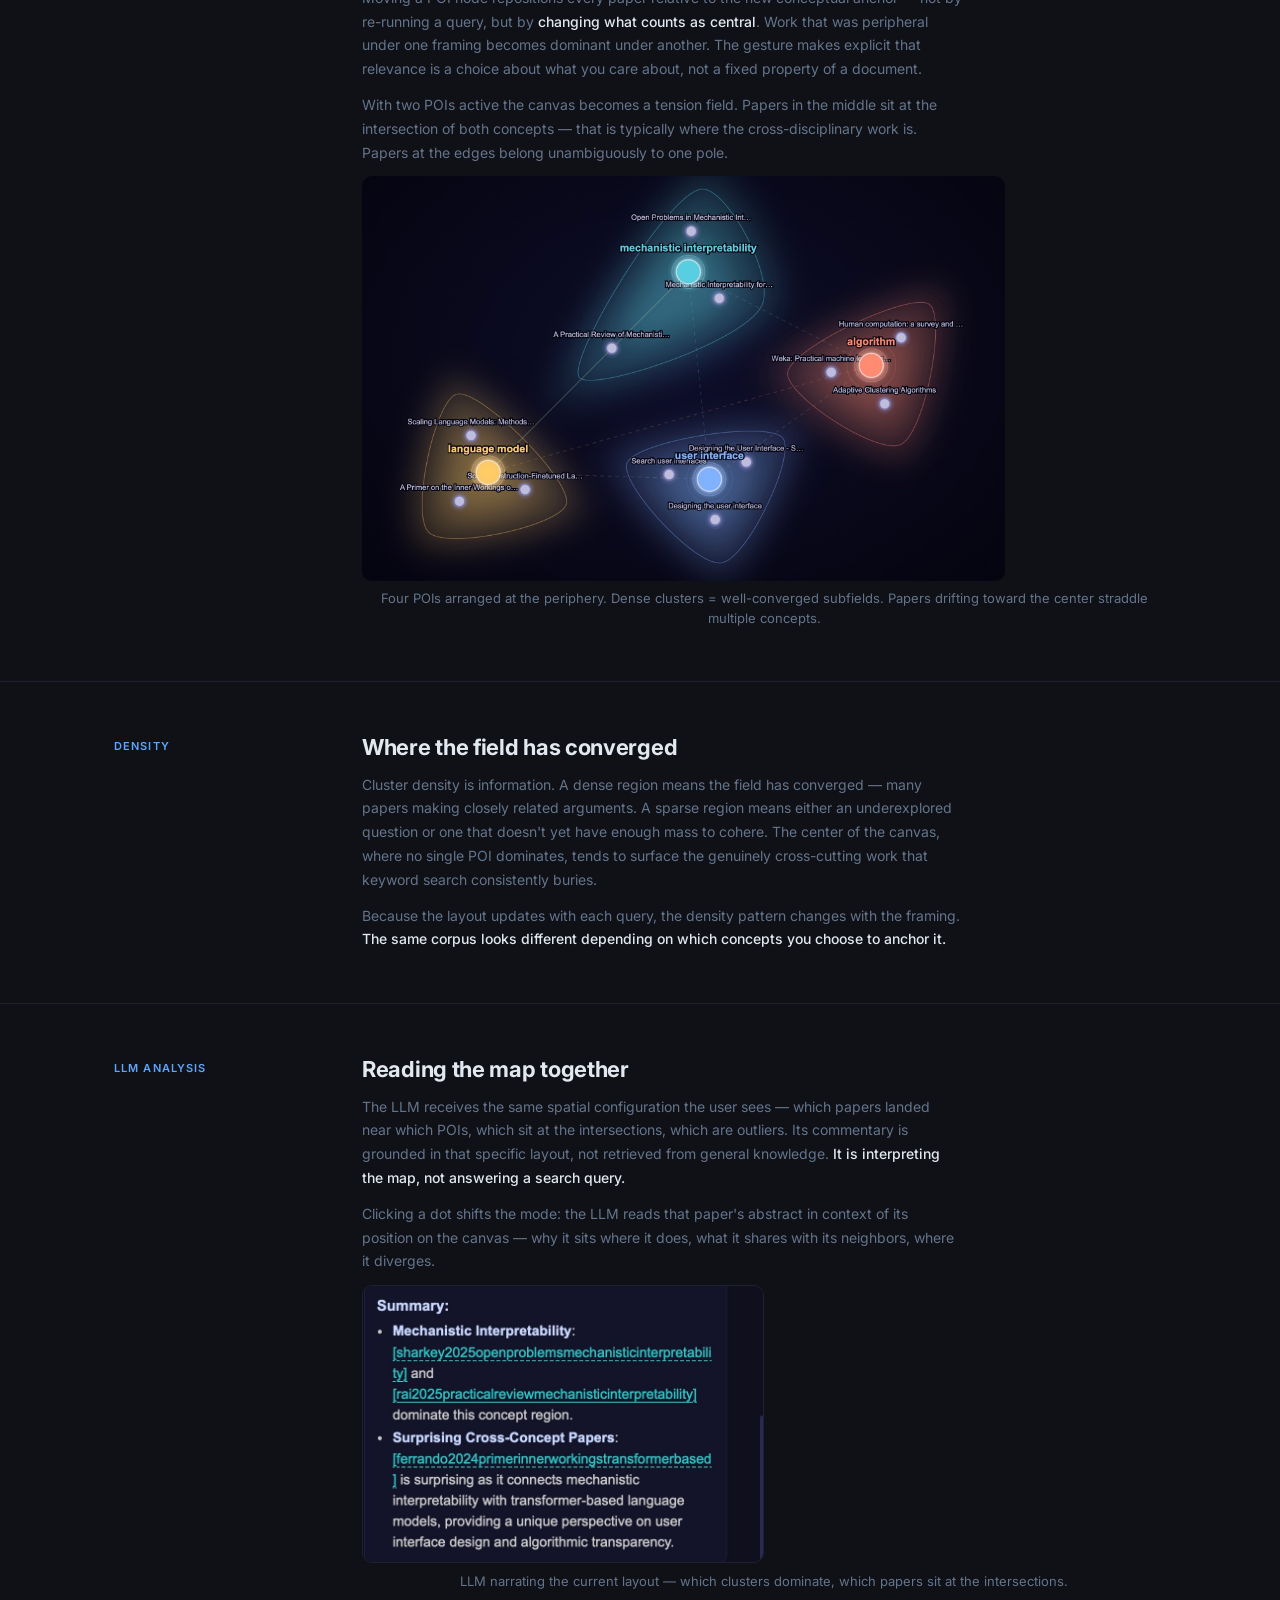
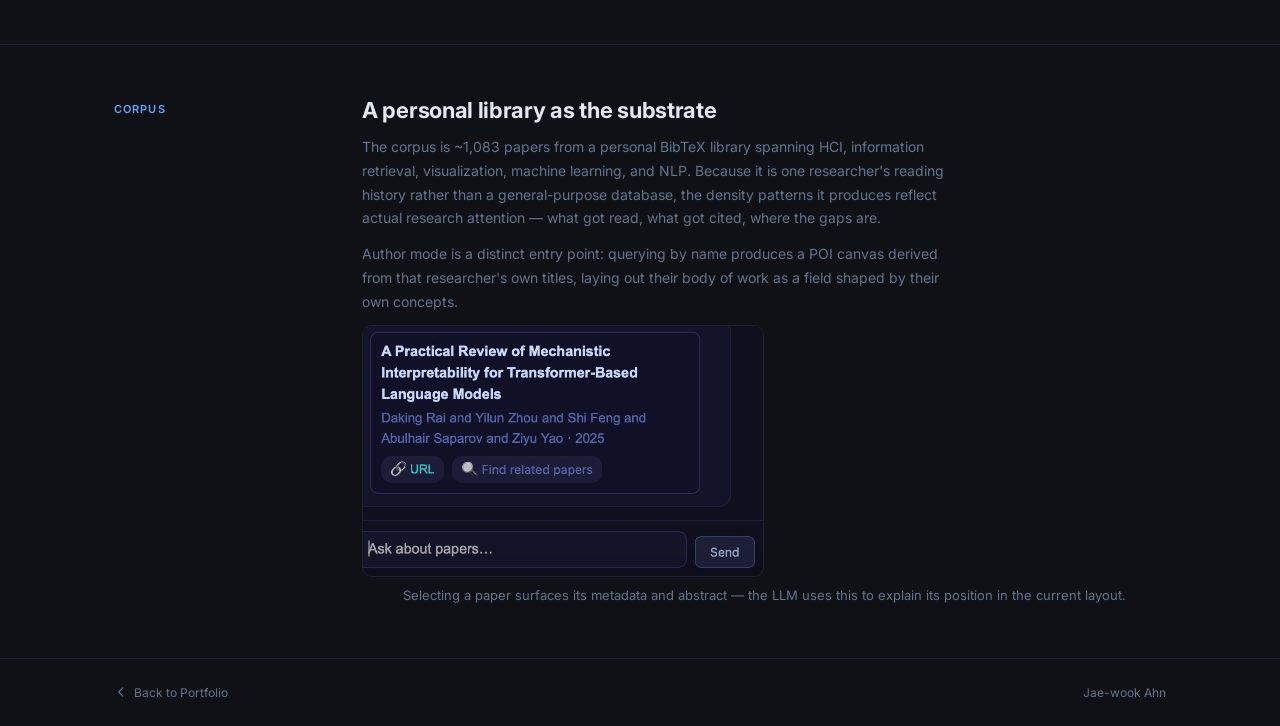
==== commit ca27a2c2: "fix video playback" ====
--- a/projects/vibe-research/index.html
+++ b/projects/vibe-research/index.html
@@ -299,10 +299,6 @@
     <div class="container">
       <div class="video-wrapper">
         <iframe src="https://www.youtube.com/embed/9V27Gqbjiec" allowfullscreen></iframe>
-        <div class="video-placeholder">
-          <div class="video-play">▶</div>
-          <span style="font-size:12px;">Demo video coming soon</span>
-        </div>
       </div>
     </div>
   </div>
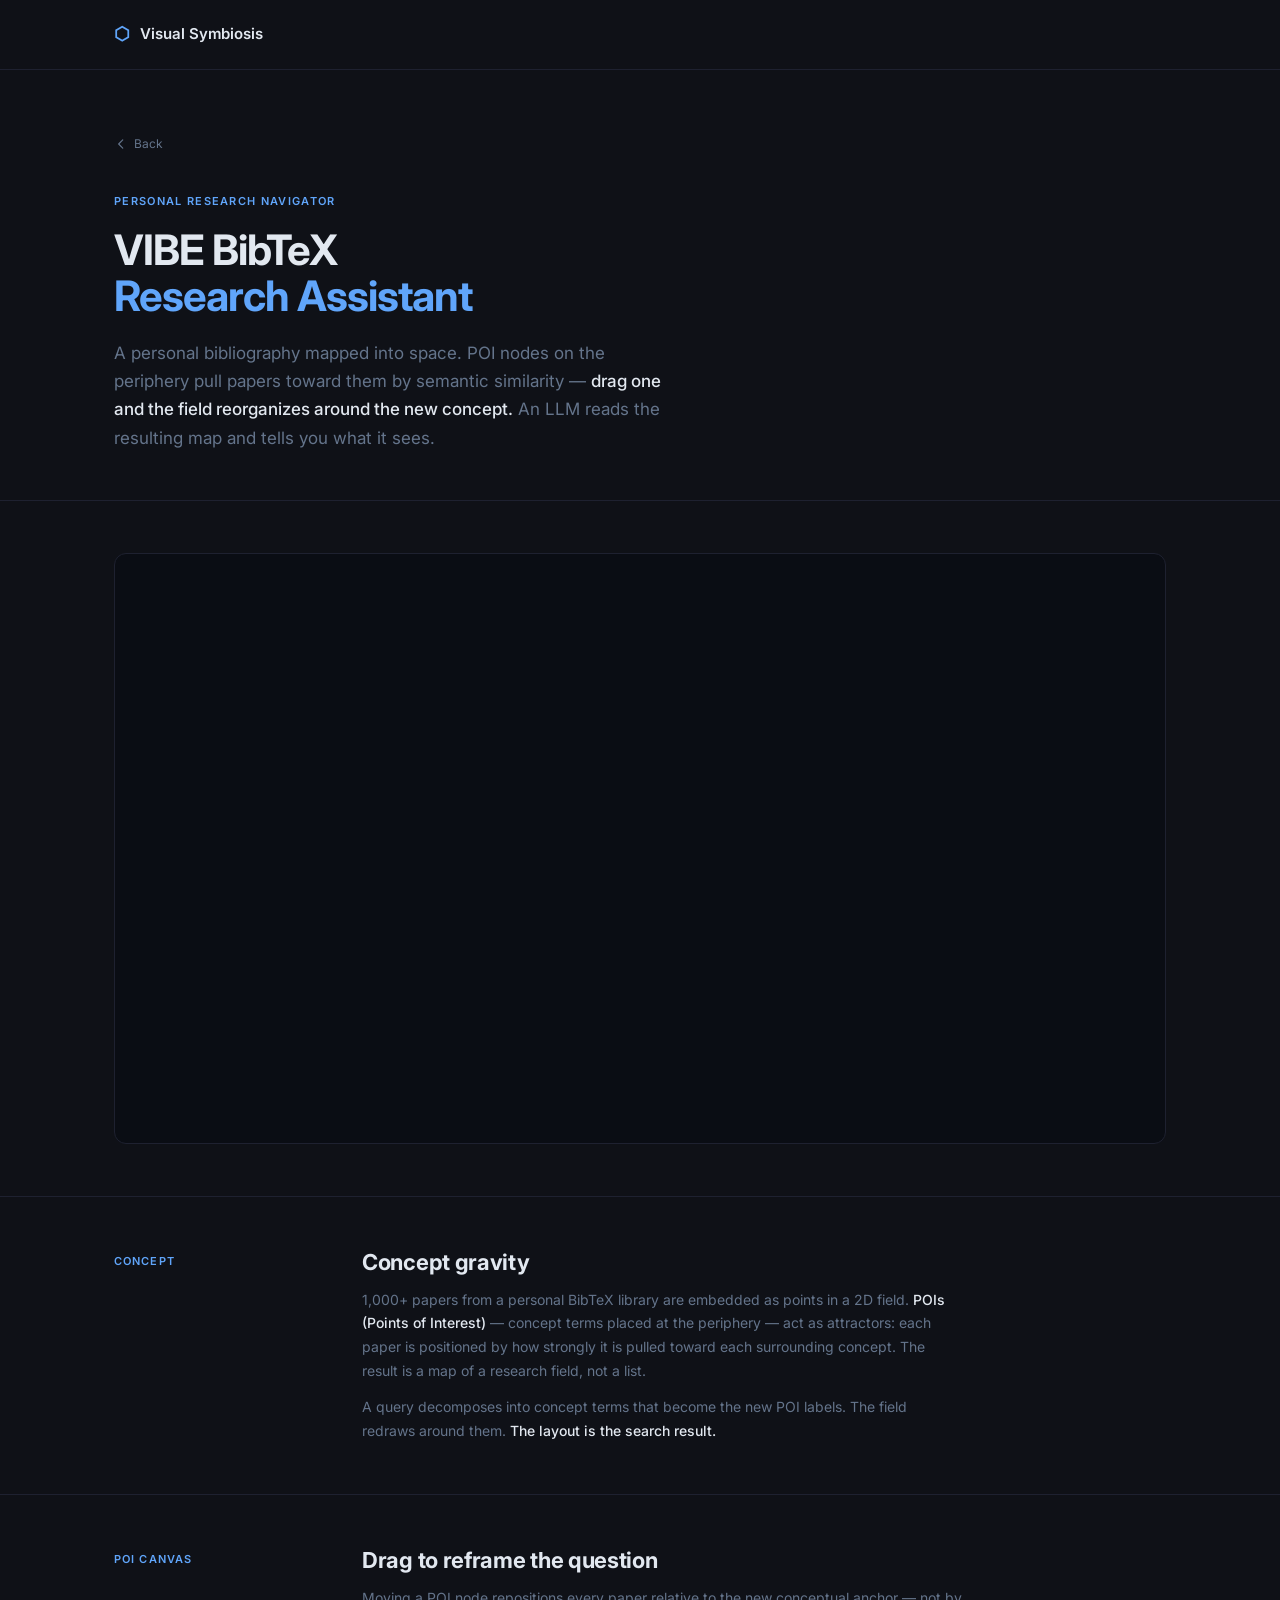
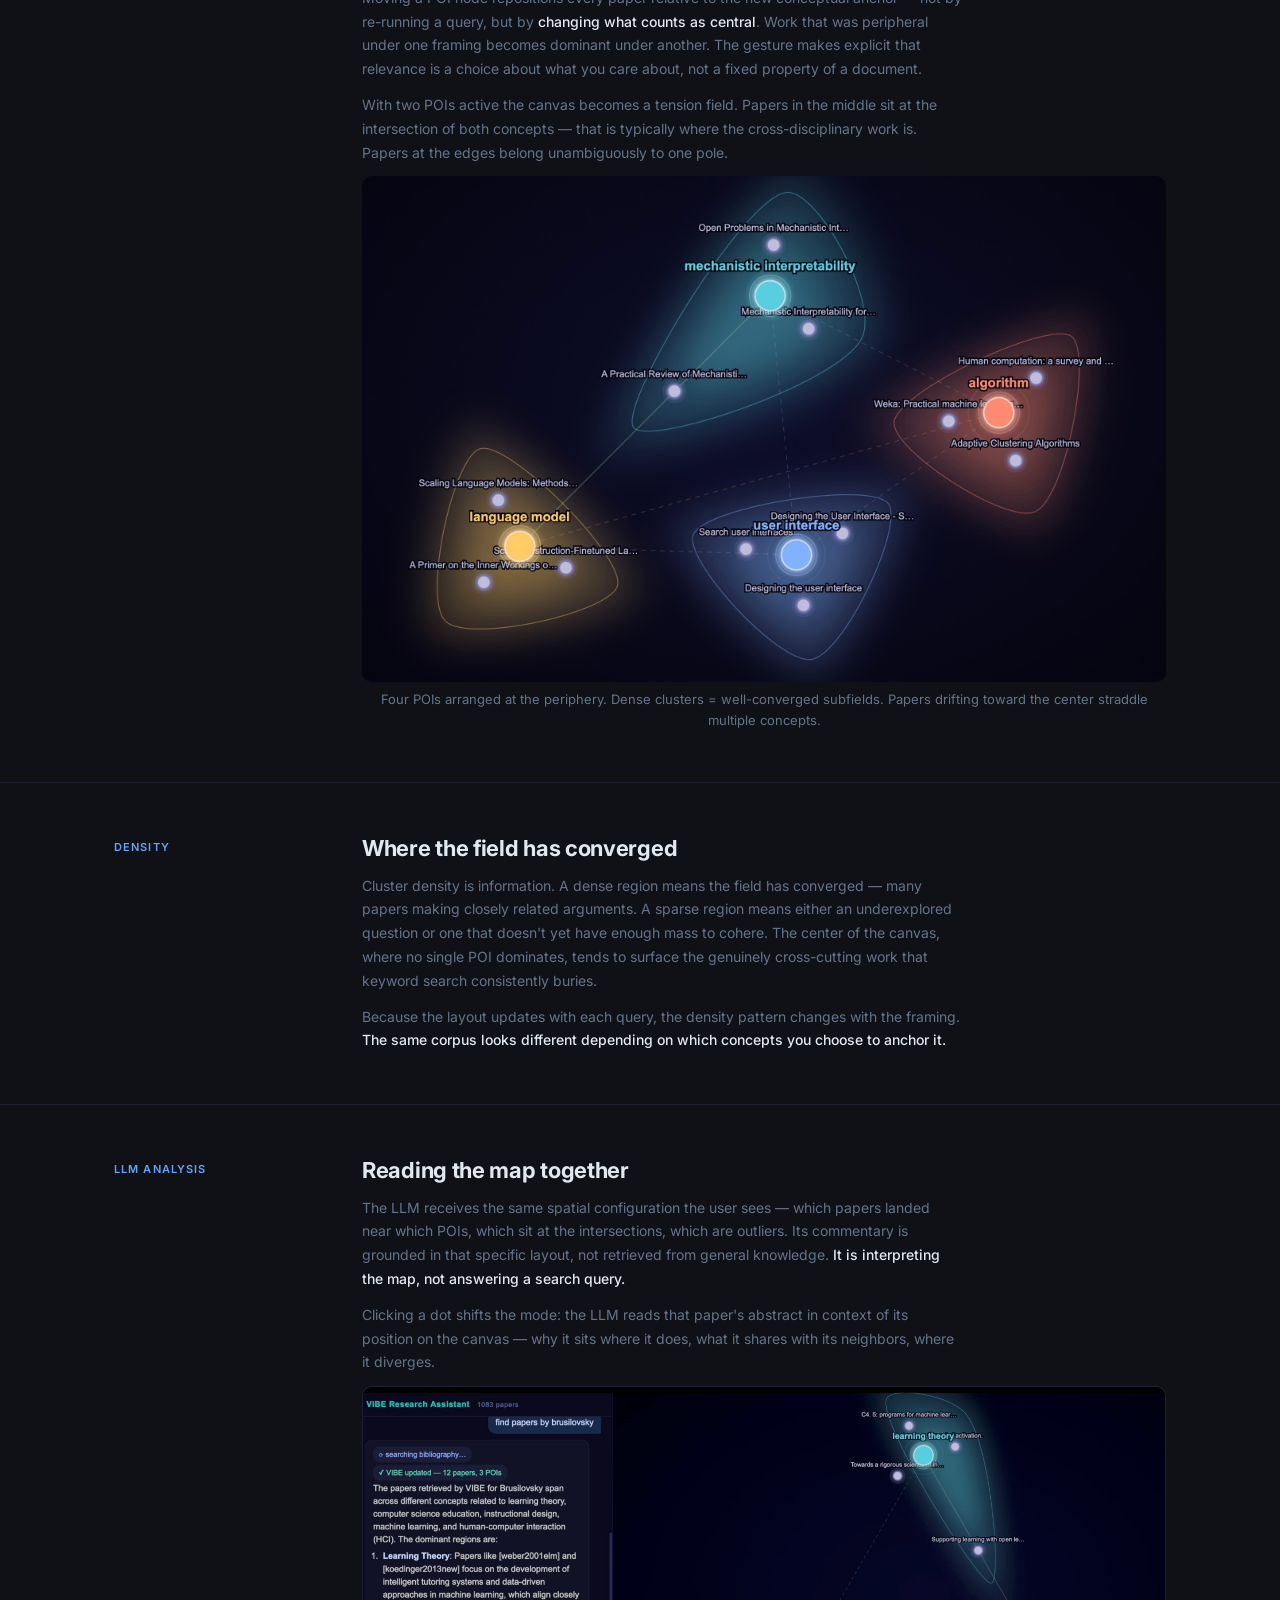
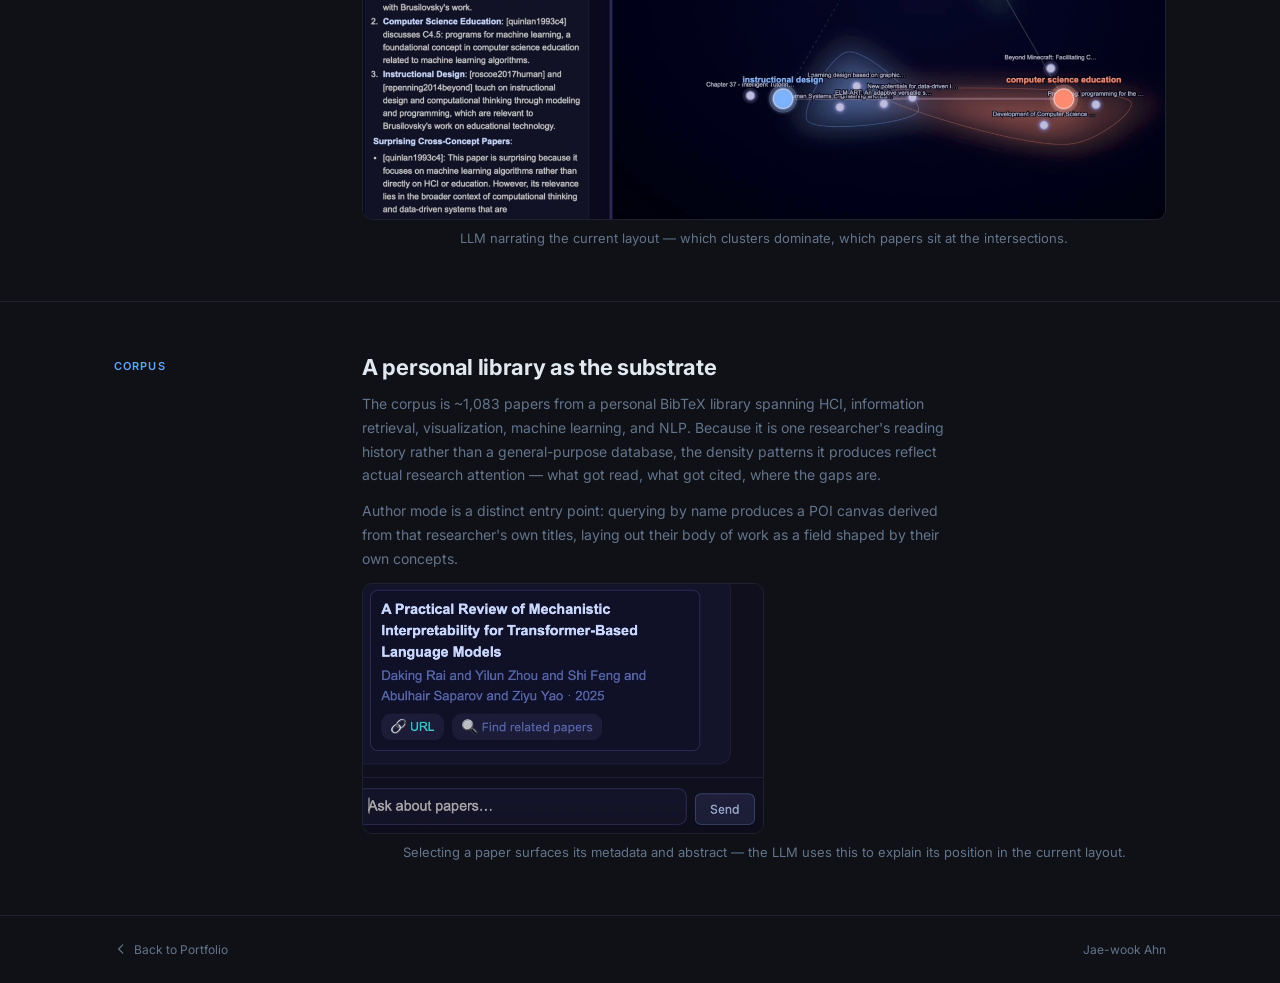
==== commit 98653985: "first release" ====
--- a/projects/vibe-research/index.html
+++ b/projects/vibe-research/index.html
@@ -3,7 +3,7 @@
 <head>
   <meta charset="UTF-8" />
   <meta name="viewport" content="width=device-width, initial-scale=1.0" />
-  <title>VIBE Research Assistant — Visualization Portfolio</title>
+  <title>VIBE Research Assistant — Visual Symbiosis</title>
   <link rel="preconnect" href="https://fonts.googleapis.com" />
   <link rel="preconnect" href="https://fonts.gstatic.com" crossorigin />
   <link href="https://fonts.googleapis.com/css2?family=Inter:wght@400;500;600;700&display=swap" rel="stylesheet" />
@@ -270,7 +270,7 @@
   <div class="container inner">
     <a href="../../" class="logo">
       <span class="logo-hex">⬡</span>
-      Visualization Portfolio
+      Visual Symbiosis
     </a>
   </div>
 </header>
@@ -287,7 +287,7 @@
         Back
       </a>
       <div class="hero-eyebrow">Personal Research Navigator</div>
-      <h1 class="hero-title">VIBE<br><em>Research Assistant</em></h1>
+      <h1 class="hero-title">VIBE BibTeX<br><em>Research Assistant</em></h1>
       <p class="hero-lede">
         A personal bibliography mapped into space. POI nodes on the periphery pull papers toward them by semantic similarity — <strong>drag one and the field reorganizes around the new concept.</strong> An LLM reads the resulting map and tells you what it sees.
       </p>
@@ -310,7 +310,7 @@
         <div class="editorial-label">Concept</div>
         <div class="editorial-body">
           <h2>Concept gravity</h2>
-          <p>~1,083 papers from a personal BibTeX library are embedded as points in a 2D field. <strong>POIs (Points of Interest)</strong> — concept terms placed at the periphery — act as attractors: each paper is positioned by how strongly it is pulled toward each surrounding concept. The result is a map of a research field, not a list.</p>
+          <p>1,000+ papers from a personal BibTeX library are embedded as points in a 2D field. <strong>POIs (Points of Interest)</strong> — concept terms placed at the periphery — act as attractors: each paper is positioned by how strongly it is pulled toward each surrounding concept. The result is a map of a research field, not a list.</p>
           <p>A query decomposes into concept terms that become the new POI labels. The field redraws around them. <strong>The layout is the search result.</strong></p>
         </div>
       </div>
@@ -328,7 +328,7 @@
           <p>With two POIs active the canvas becomes a tension field. Papers in the middle sit at the intersection of both concepts — that is typically where the cross-disciplinary work is. Papers at the edges belong unambiguously to one pole.</p>
           <div class="screenshot-block">
             <!-- <div class="screenshot-placeholder"> -->
-              <img src="../../assets/img/vibe-pois.jpg" style="width:80%;height:100%;object-fit:cover;border-radius:10px;">
+              <img src="../../assets/img/vibe-pois.jpg" style="width:100%;height:100%;object-fit:cover;border-radius:10px;">
             <!-- </div> -->
             <div class="screenshot-caption">Four POIs arranged at the periphery. Dense clusters = well-converged subfields. Papers drifting toward the center straddle multiple concepts.</div>
           </div>
@@ -362,8 +362,10 @@
           <p>Clicking a dot shifts the mode: the LLM reads that paper's abstract in context of its position on the canvas — why it sits where it does, what it shares with its neighbors, where it diverges.</p>
 
 
-          <div class="screenshot-block">
-            <img src="../../assets/img/vibe-chat.jpg" style="width:50%;height:auto;display:block;border-radius:10px;border:1px solid var(--border);">
+          <div class="screenshot-block" style="text-align: center;">
+            <!-- <img src="../../assets/img/vibe-chat.jpg" style="width:50%;height:auto;display:block;border-radius:10px;border:1px solid var(--border);">
+            <div class="screenshot-caption" style="margin-top:8px;">LLM summarizes the search result.</div> -->
+            <img src="../../assets/img/vibe-peter.png" style="width:100%;height:auto;display:block;border-radius:10px;border:1px solid var(--border);">
             <div class="screenshot-caption" style="margin-top:8px;">LLM narrating the current layout — which clusters dominate, which papers sit at the intersections.</div>
           </div>
 
